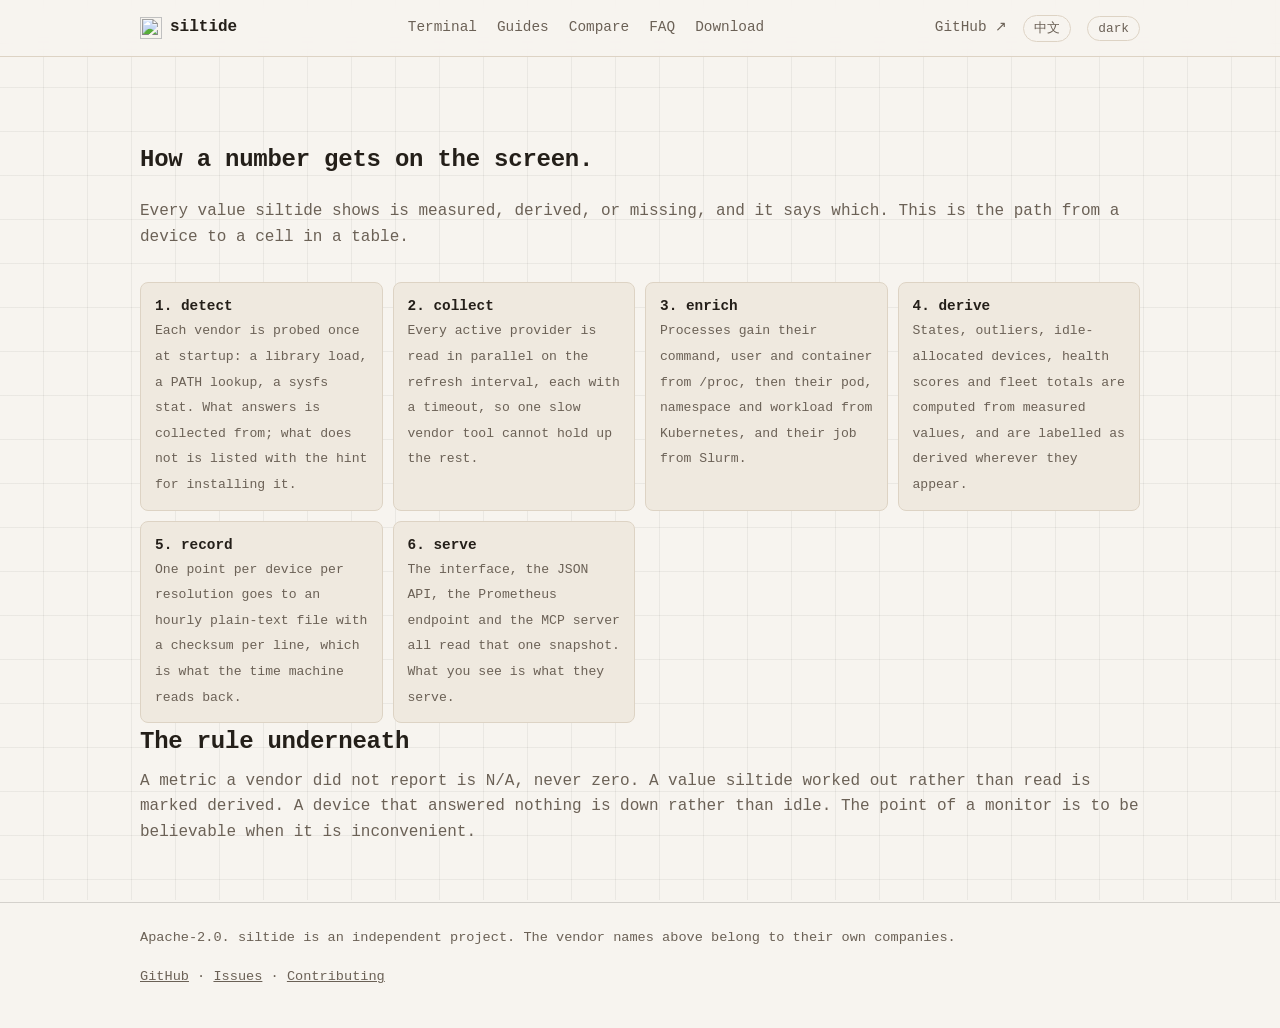
==== site/architecture.html @ a5972aa8 "Ten more pages, and the checks that keep them consistent The site was one page, with no sitemap, no " ====
<!doctype html>
<html lang="en">
<head>
<meta charset="utf-8">
<meta name="viewport" content="width=device-width, initial-scale=1, viewport-fit=cover">
<title>siltide — how a snapshot is made</title>
<meta name="description" content="Detect, collect, enrich, derive, record, serve: the path from a device to a number on the screen, and the rule that keeps it honest.">
<link rel="canonical" href="https://mesutoezdil.github.io/siltide/architecture.html">
<meta name="robots" content="index, follow, max-image-preview:large">
<meta name="theme-color" content="#0b0a09">
<meta name="color-scheme" content="dark light">
<meta property="og:type" content="website">
<meta property="og:site_name" content="siltide">
<meta property="og:url" content="https://mesutoezdil.github.io/siltide/architecture.html">
<meta property="og:title" content="siltide — how a snapshot is made">
<meta property="og:description" content="Detect, collect, enrich, derive, record, serve: the path from a device to a number on the screen, and the rule that keeps it honest.">
<meta property="og:image" content="https://mesutoezdil.github.io/siltide/assets/og-home.png">
<meta property="og:image:width" content="1200">
<meta property="og:image:height" content="630">
<meta property="og:image:alt" content="siltide showing a fleet of accelerators in a terminal">
<meta name="twitter:card" content="summary_large_image">
<meta name="twitter:title" content="siltide — how a snapshot is made">
<meta name="twitter:description" content="Detect, collect, enrich, derive, record, serve: the path from a device to a number on the screen, and the rule that keeps it honest.">
<meta name="twitter:image" content="https://mesutoezdil.github.io/siltide/assets/og-home.png">
<link rel="icon" type="image/svg+xml" href="assets/logo.svg">
<link rel="stylesheet" href="styles.css">
</head>
<body>
<div class="gpu-bg"><div class="grid-lines"></div></div>

<nav>
  <div class="wrap">
    <a class="brand" href="index.html#top"><img src="assets/logo.svg" alt=""> siltide</a>
    <div class="nav-sections">
      <a class="link" href="tui.html" data-en="Terminal" data-zh="终端">Terminal</a>
      <a class="link" href="guides.html" data-en="Guides" data-zh="指南">Guides</a>
      <a class="link" href="compare.html" data-en="Compare" data-zh="对比">Compare</a>
      <a class="link" href="faq.html" data-en="FAQ" data-zh="常见问题">FAQ</a>
      <a class="link" href="download.html" data-en="Download" data-zh="下载">Download</a>
    </div>
    <div class="nav-right">
      <a class="link" href="https://github.com/mesutoezdil/siltide">GitHub ↗</a>
      <button class="lang-btn" id="lang-toggle" title="切换语言 / switch language" type="button">中文</button>
      <button class="mode-btn" id="mode-toggle" title="switch color mode" type="button">light</button>
    </div>
  </div>
</nav>

<div id="top"></div>
<section id="architecture">
  <div class="wrap">
    <h1 data-en="How a number gets on the screen." data-zh="一个数字是怎么出现在屏幕上的。">How a number gets on the screen.</h1>
    <p class="lede" data-en="Every value siltide shows is measured, derived, or missing, and it says which. This is the path from a device to a cell in a table." data-zh="siltide 显示的每一个值，要么是实测的，要么是推导的，要么就是缺失的，而且它会说明是哪一种。下面是从设备到表格单元格的完整路径。">Every value siltide shows is measured, derived, or missing, and it says which. This is the path from a device to a cell in a table.</p>

    <div class="tabgrid">
      <div class="tabcell"><b>1. detect</b><span data-en="Each vendor is probed once at startup: a library load, a PATH lookup, a sysfs stat. What answers is collected from; what does not is listed with the hint for installing it." data-zh="启动时对每家厂商探测一次：加载库、查找 PATH、stat sysfs。有响应的就纳入采集，没有响应的会连同安装提示一起列出。">Each vendor is probed once at startup: a library load, a PATH lookup, a sysfs stat. What answers is collected from; what does not is listed with the hint for installing it.</span></div>
      <div class="tabcell"><b>2. collect</b><span data-en="Every active provider is read in parallel on the refresh interval, each with a timeout, so one slow vendor tool cannot hold up the rest." data-zh="每个刷新周期里，所有可用的 provider 并行读取，各自带超时，因此某个慢的厂商工具不会拖住其他人。">Every active provider is read in parallel on the refresh interval, each with a timeout, so one slow vendor tool cannot hold up the rest.</span></div>
      <div class="tabcell"><b>3. enrich</b><span data-en="Processes gain their command, user and container from /proc, then their pod, namespace and workload from Kubernetes, and their job from Slurm." data-zh="进程会从 /proc 获得命令、用户和容器信息，再从 Kubernetes 得到 Pod、命名空间和工作负载，从 Slurm 得到作业。">Processes gain their command, user and container from /proc, then their pod, namespace and workload from Kubernetes, and their job from Slurm.</span></div>
      <div class="tabcell"><b>4. derive</b><span data-en="States, outliers, idle-allocated devices, health scores and fleet totals are computed from measured values, and are labelled as derived wherever they appear." data-zh="状态、离群设备、被占用却闲置的设备、健康分和集群汇总，都是从实测值推导出来的，出现在哪里都会标注为“推导值”。">States, outliers, idle-allocated devices, health scores and fleet totals are computed from measured values, and are labelled as derived wherever they appear.</span></div>
      <div class="tabcell"><b>5. record</b><span data-en="One point per device per resolution goes to an hourly plain-text file with a checksum per line, which is what the time machine reads back." data-zh="每个设备在每个分辨率周期写入一个数据点，落到按小时切分的纯文本文件里，每行带校验和，时间机器读的就是它。">One point per device per resolution goes to an hourly plain-text file with a checksum per line, which is what the time machine reads back.</span></div>
      <div class="tabcell"><b>6. serve</b><span data-en="The interface, the JSON API, the Prometheus endpoint and the MCP server all read that one snapshot. What you see is what they serve." data-zh="界面、JSON API、Prometheus 端点和 MCP 服务读取的都是同一份快照。你看到的就是它们提供的。">The interface, the JSON API, the Prometheus endpoint and the MCP server all read that one snapshot. What you see is what they serve.</span></div>
    </div>

    <h2 data-en="The rule underneath" data-zh="底层的一条原则">The rule underneath</h2>
    <p class="lede" data-en="A metric a vendor did not report is N/A, never zero. A value siltide worked out rather than read is marked derived. A device that answered nothing is down rather than idle. The point of a monitor is to be believable when it is inconvenient." data-zh="厂商没有上报的指标显示为 N/A，绝不写成 0。siltide 自己算出来而不是读到的值，会标记为推导值。完全没有响应的设备是 down，而不是 idle。监控工具的价值，在于结论不中听的时候依然可信。">A metric a vendor did not report is N/A, never zero. A value siltide worked out rather than read is marked derived. A device that answered nothing is down rather than idle. The point of a monitor is to be believable when it is inconvenient.</p>
  </div>
</section>

<footer>
  <div class="wrap">
    <div class="row">
      <span data-en="Apache-2.0. siltide is an independent project. The vendor names above belong to their own companies." data-zh="Apache-2.0 协议。siltide 是一个独立项目，上面提到的厂商名称都属于各自公司。">Apache-2.0. siltide is an independent project. The vendor names above belong to their own companies.</span>
      <span>
        <a href="https://github.com/mesutoezdil/siltide">GitHub</a> ·
        <a href="https://github.com/mesutoezdil/siltide/issues" data-en="Issues" data-zh="问题反馈">Issues</a> ·
        <a href="https://github.com/mesutoezdil/siltide/blob/main/CONTRIBUTING.md" data-en="Contributing" data-zh="参与贡献">Contributing</a>
      </span>
    </div>
  </div>
</footer>

<script src="site.js"></script>
</body>
</html>
---- site/styles.css ----
/* siltide.  One stylesheet for every page on the site. */
:root{
  --bg:#0b0a09; --panel:#161310; --panel2:#1d1915; --border:#332c24;
  --text:#ece6db; --dim:#9c9186; --dimmer:#5c5349;
  --accent:#ff8a3d; --accent2:#ffb35c; --nav-bg:rgba(11,10,9,.86);
  --grid-line:rgba(236,230,219,.05); --frame-shadow:0 30px 60px -30px rgba(0,0,0,.7);
  --divider:rgba(236,230,219,.16);
  --mono: ui-monospace, "JetBrains Mono", "SFMono-Regular", Menlo, Consolas, "Liberation Mono", monospace;
}
html[data-mode="light"]{
  --bg:#f7f4ef; --panel:#ffffff; --panel2:#efe9df; --border:#ddd3c4;
  --text:#241f19; --dim:#6b6156; --dimmer:#a89c8c;
  --accent2:#d9650f; --nav-bg:rgba(247,244,239,.86);
  --grid-line:rgba(36,31,25,.06); --frame-shadow:0 20px 40px -24px rgba(36,31,25,.18);
  --divider:rgba(36,31,25,.16);
}
*{box-sizing:border-box}
html{background:var(--bg)}
body{margin:0;color:var(--text);font-family:var(--mono);line-height:1.6;
  padding-top:env(safe-area-inset-top,0px);padding-bottom:env(safe-area-inset-bottom,0px)}

/* A fixed backdrop: a faint chip-like grid and a row of cores pulsing like
   a live utilization wall, standing in for the terminal siltide draws once
   it is running. Static and low-contrast enough to read text over. */
.gpu-bg{position:fixed;inset:0;z-index:-1;background:var(--bg);overflow:hidden}
.gpu-bg .grid-lines{position:absolute;inset:-1px;
  background-image:
    linear-gradient(var(--grid-line) 1px, transparent 1px),
    linear-gradient(90deg, var(--grid-line) 1px, transparent 1px);
  background-size:44px 44px;
}
@media (prefers-reduced-motion: reduce){.cores i{animation:none!important;transform:scaleY(.32)!important}}
img{max-width:100%;display:block}
a{color:var(--accent2)}
[hidden]{display:none!important}
.wrap{max-width:1040px;margin:0 auto;padding-inline:20px}
code,.mono{font-family:var(--mono)}
h1,h2,h3{font-family:var(--mono);font-weight:600;letter-spacing:-.01em}
h2{font-size:1.5rem;margin:0 0 .3em}
.lede{color:var(--dim);margin:0 0 2rem}
section{padding:64px 0}
section:last-of-type{padding-bottom:24px}
section+section{border-top:1px solid var(--divider)}

.skip-link{position:absolute;left:8px;top:calc(-48px - env(safe-area-inset-top,0px));z-index:100;
  background:var(--accent);color:#1c0d02;font-family:var(--mono);font-weight:700;font-size:.85rem;
  text-decoration:none;padding:8px 14px;border-radius:6px;transition:top .15s ease}
.skip-link:focus{top:calc(8px + env(safe-area-inset-top,0px))}

nav{position:sticky;top:env(safe-area-inset-top,0px);z-index:10;background:var(--nav-bg);
  backdrop-filter:blur(8px);border-bottom:1px solid var(--border)}
nav .wrap{display:grid;grid-template-columns:auto 1fr auto;align-items:center;gap:20px;height:56px;max-width:1040px}
.brand{display:flex;align-items:center;gap:8px;font-family:var(--mono);font-weight:700;color:var(--text);text-decoration:none;white-space:nowrap;justify-self:start;grid-column:1}
.brand img{width:22px;height:22px}
nav a.link{color:var(--dim);text-decoration:none;font-size:.9rem;white-space:nowrap}
nav a.link:hover{color:var(--text)}
.nav-sections{display:flex;gap:20px;justify-self:center;grid-column:2}
.nav-right{display:flex;align-items:center;gap:16px;min-width:0;justify-self:end;grid-column:3}
.lang-btn,.mode-btn{font-family:var(--mono);font-size:.8rem;background:none;border:1px solid var(--border);
  color:var(--dim);border-radius:999px;padding:4px 10px;cursor:pointer;white-space:nowrap;flex:none}
.lang-btn:hover,.mode-btn:hover{color:var(--text);border-color:var(--dimmer)}
@media (max-width:640px){
  .nav-sections{display:none}
}

.hero{padding:72px 0 48px;position:relative;overflow:hidden}
.hero .wrap{position:relative;z-index:1}
.hero .cores{position:absolute;left:0;right:0;top:0;height:150px;display:flex;
  align-items:flex-start;gap:clamp(2px,.6vw,9px);padding-inline:4vw;opacity:.4;z-index:0}
.hero .cores i{flex:1;min-width:2px;height:100%;border-radius:0 0 2px 2px;font-style:normal;
  background:linear-gradient(to bottom, var(--accent), transparent 85%);
  transform-origin:top;animation:gpuPulse 4s ease-in-out infinite}
.hero .cores i:nth-child(3n){background:linear-gradient(to bottom,#8a3d0f,transparent 85%)}
.hero .cores i:nth-child(5n){background:linear-gradient(to bottom,var(--accent2),transparent 85%)}
.hero .cores i:nth-child(2n){animation-duration:5.5s;animation-delay:-1.3s}
.hero .cores i:nth-child(3n+1){animation-duration:3.2s;animation-delay:-2.1s}
.hero .cores i:nth-child(4n+2){animation-duration:6.4s;animation-delay:-.6s}
.hero .cores i:nth-child(7n){animation-duration:2.6s;animation-delay:-3.4s}
.hero .cores i:nth-child(11n){animation-duration:7.1s;animation-delay:-4.8s}
@keyframes gpuPulse{0%,100%{transform:scaleY(.12)}50%{transform:scaleY(1)}}
.hero h1{font-size:clamp(2rem,5vw,3rem);margin:0 0 .4em;color:var(--text)}
.hero h1 .accent{color:var(--accent)}
.hero .lede{font-size:1.05rem}
.cta{display:flex;gap:12px;flex-wrap:wrap;margin:26px 0 40px}
.btn{font-family:var(--mono);font-size:.92rem;padding:10px 18px;border-radius:8px;text-decoration:none;
  border:1px solid var(--border);display:inline-flex;align-items:center;gap:8px}
.btn.primary{background:var(--accent);color:#1c0d02;border-color:var(--accent);font-weight:700}
.btn.ghost{color:var(--text)}
.btn.ghost:hover{border-color:var(--dimmer)}

.frame{border-radius:14px;overflow:hidden;border:1px solid var(--border);box-shadow:var(--frame-shadow)}
.frame img{width:100%}
.term{background:#0d1117}
.termbar{display:flex;align-items:center;gap:7px;padding:9px 12px;background:#161b22;border-bottom:1px solid var(--border)}
.termbar i{width:11px;height:11px;border-radius:50%;background:#ff5f57}
.termbar i:nth-child(2){background:#febc2e}
.termbar i:nth-child(3){background:#28c840}
.termbar span{flex:1;text-align:center;font-size:.78rem;color:#8b949e}
.termbtn{font-family:var(--mono);font-size:.72rem;background:none;border:1px solid #30363d;color:#8b949e;
  border-radius:6px;padding:3px 9px;cursor:pointer}
.termbtn:hover{color:#c9d1d9;border-color:#8b949e}
.termbody{overflow-x:auto;padding:14px 16px}
/* 150 columns of a monospace face are 90em wide, so this is the size that fits the capture in the frame, with a floor for narrow screens where the body scrolls sideways instead. */
.termbody pre{margin:0;color:#c9d1d9;line-height:1.32;white-space:pre;font-size:max(7.5px,calc((min(100vw,1040px) - 72px) / 90))}
.termbody pre div{min-height:1.32em}

.grid{display:grid;gap:16px;grid-template-columns:repeat(auto-fit,minmax(240px,1fr))}
.card{background:var(--panel2);border:1px solid var(--border);border-radius:10px;padding:18px;
  display:flex;flex-direction:column}
.card .q{font-family:var(--mono);color:var(--text);font-weight:600;margin:0 0 8px;min-height:3.2em}
.card .tab{display:inline-block;font-family:var(--mono);font-size:.75rem;color:var(--accent);
  background:rgba(255,138,61,.12);border:1px solid rgba(255,138,61,.35);border-radius:999px;padding:2px 9px;margin-bottom:8px}
.card p{margin:0;color:var(--dim);font-size:.92rem}

.tabgrid{display:grid;gap:10px;grid-template-columns:repeat(auto-fill,minmax(200px,1fr))}
.tabcell{background:var(--panel2);border:1px solid var(--border);border-radius:8px;padding:12px 14px}
.tabcell b{font-family:var(--mono);display:block;font-size:.9rem;color:var(--text)}
.tabcell span{font-size:.82rem;color:var(--dim)}

kbd{font-family:var(--mono);background:var(--panel2);border:1px solid var(--border);border-bottom-width:2px;
  border-radius:5px;padding:2px 7px;font-size:.82rem;color:var(--text)}

table{width:100%;border-collapse:collapse;font-size:.88rem}
th,td{text-align:left;padding:9px 10px;border-bottom:1px solid var(--border)}
th:first-child,td:first-child{padding-left:0}
th:last-child,td:last-child{padding-right:0}
th{color:var(--dim);font-weight:600;font-family:var(--mono);font-size:.78rem;text-transform:uppercase;letter-spacing:.04em}
.tablewrap{overflow-x:auto}

.install pre{background:var(--panel2);border:1px solid var(--border);border-radius:10px;padding:16px 18px;
  overflow-x:auto;position:relative;font-size:.86rem}
.install .tabs{display:flex;gap:6px;margin-bottom:10px;flex-wrap:wrap}
.install .tabbtn{font-family:var(--mono);font-size:.82rem;background:none;border:1px solid var(--border);
  color:var(--dim);border-radius:7px;padding:6px 12px;cursor:pointer}
.install .tabbtn.active{color:var(--text);border-color:var(--accent)}
.copy{position:absolute;top:10px;right:10px;font-family:var(--mono);font-size:.75rem;background:var(--panel);
  border:1px solid var(--border);color:var(--dim);border-radius:6px;padding:4px 9px;cursor:pointer}
.copy:hover{color:var(--text)}
.install-panel{display:none}
.install-panel.active{display:block}

.cta-section h2{margin-bottom:.3em}
.cta-section .btn{margin-top:8px}
footer{padding:24px 0 40px;color:var(--dim);font-size:.85rem;border-top:1px solid var(--divider)}
footer .row{display:flex;flex-wrap:wrap;gap:18px;justify-content:space-between;align-items:center}
footer a{color:var(--dim)}
footer a:hover{color:var(--text)}
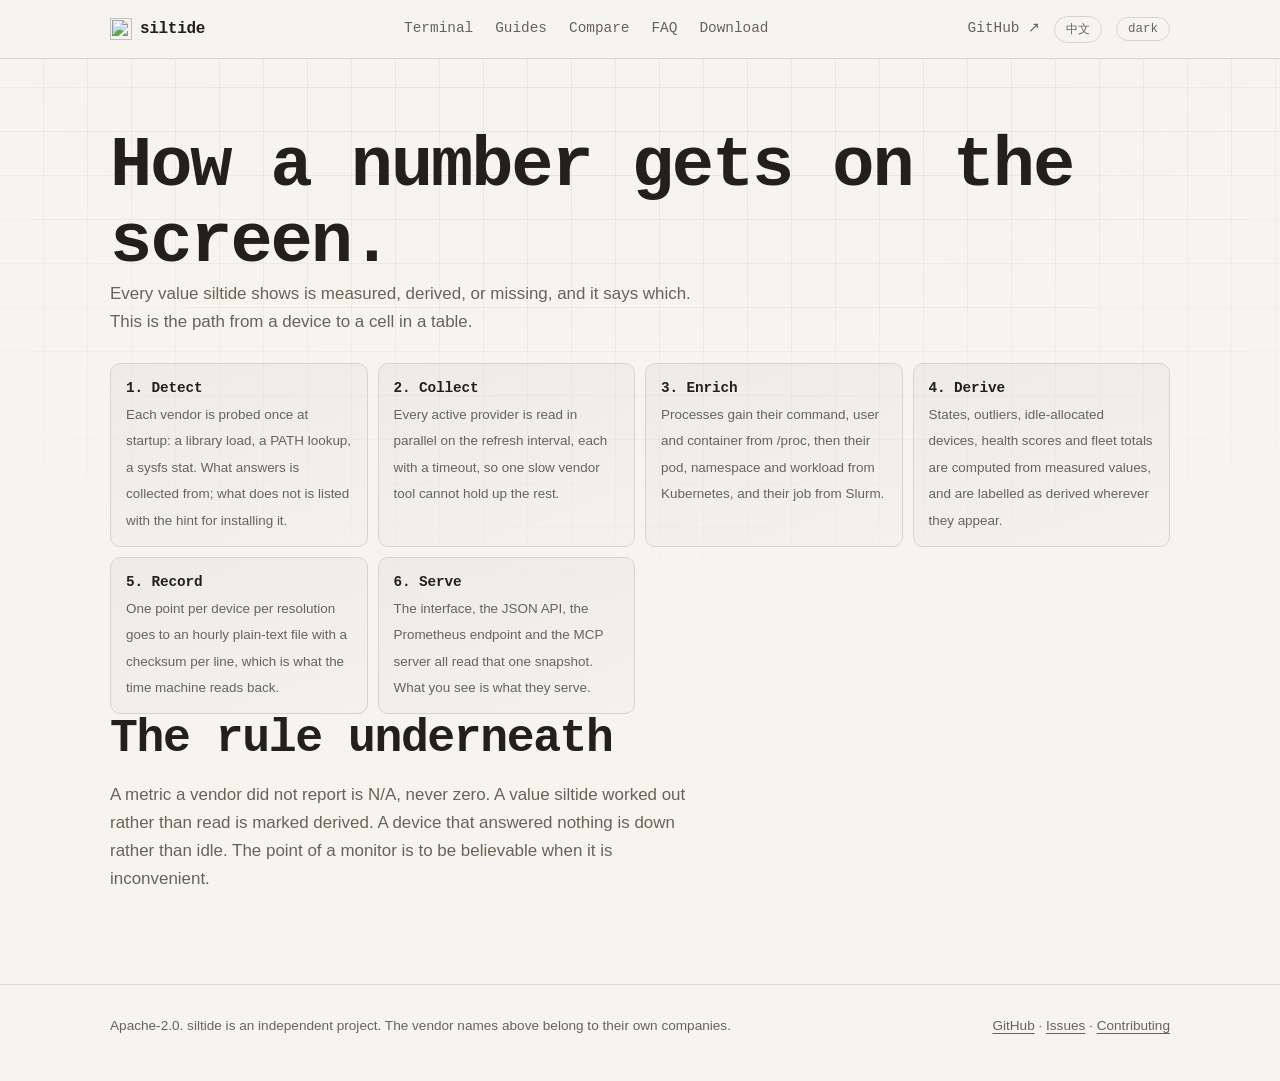
==== commit b97fcd1c: "Make the light page readable, the scroll cheap, and the prose consistent Three things a reader hits " ====
--- a/site/architecture.html
+++ b/site/architecture.html
@@ -53,12 +53,12 @@
     <p class="lede" data-en="Every value siltide shows is measured, derived, or missing, and it says which. This is the path from a device to a cell in a table." data-zh="siltide 显示的每一个值，要么是实测的，要么是推导的，要么就是缺失的，而且它会说明是哪一种。下面是从设备到表格单元格的完整路径。">Every value siltide shows is measured, derived, or missing, and it says which. This is the path from a device to a cell in a table.</p>
 
     <div class="tabgrid">
-      <div class="tabcell"><b>1. detect</b><span data-en="Each vendor is probed once at startup: a library load, a PATH lookup, a sysfs stat. What answers is collected from; what does not is listed with the hint for installing it." data-zh="启动时对每家厂商探测一次：加载库、查找 PATH、stat sysfs。有响应的就纳入采集，没有响应的会连同安装提示一起列出。">Each vendor is probed once at startup: a library load, a PATH lookup, a sysfs stat. What answers is collected from; what does not is listed with the hint for installing it.</span></div>
-      <div class="tabcell"><b>2. collect</b><span data-en="Every active provider is read in parallel on the refresh interval, each with a timeout, so one slow vendor tool cannot hold up the rest." data-zh="每个刷新周期里，所有可用的 provider 并行读取，各自带超时，因此某个慢的厂商工具不会拖住其他人。">Every active provider is read in parallel on the refresh interval, each with a timeout, so one slow vendor tool cannot hold up the rest.</span></div>
-      <div class="tabcell"><b>3. enrich</b><span data-en="Processes gain their command, user and container from /proc, then their pod, namespace and workload from Kubernetes, and their job from Slurm." data-zh="进程会从 /proc 获得命令、用户和容器信息，再从 Kubernetes 得到 Pod、命名空间和工作负载，从 Slurm 得到作业。">Processes gain their command, user and container from /proc, then their pod, namespace and workload from Kubernetes, and their job from Slurm.</span></div>
-      <div class="tabcell"><b>4. derive</b><span data-en="States, outliers, idle-allocated devices, health scores and fleet totals are computed from measured values, and are labelled as derived wherever they appear." data-zh="状态、离群设备、被占用却闲置的设备、健康分和集群汇总，都是从实测值推导出来的，出现在哪里都会标注为“推导值”。">States, outliers, idle-allocated devices, health scores and fleet totals are computed from measured values, and are labelled as derived wherever they appear.</span></div>
-      <div class="tabcell"><b>5. record</b><span data-en="One point per device per resolution goes to an hourly plain-text file with a checksum per line, which is what the time machine reads back." data-zh="每个设备在每个分辨率周期写入一个数据点，落到按小时切分的纯文本文件里，每行带校验和，时间机器读的就是它。">One point per device per resolution goes to an hourly plain-text file with a checksum per line, which is what the time machine reads back.</span></div>
-      <div class="tabcell"><b>6. serve</b><span data-en="The interface, the JSON API, the Prometheus endpoint and the MCP server all read that one snapshot. What you see is what they serve." data-zh="界面、JSON API、Prometheus 端点和 MCP 服务读取的都是同一份快照。你看到的就是它们提供的。">The interface, the JSON API, the Prometheus endpoint and the MCP server all read that one snapshot. What you see is what they serve.</span></div>
+      <div class="tabcell"><b>1. Detect</b><span data-en="Each vendor is probed once at startup: a library load, a PATH lookup, a sysfs stat. What answers is collected from; what does not is listed with the hint for installing it." data-zh="启动时对每家厂商探测一次：加载库、查找 PATH、stat sysfs。有响应的就纳入采集，没有响应的会连同安装提示一起列出。">Each vendor is probed once at startup: a library load, a PATH lookup, a sysfs stat. What answers is collected from; what does not is listed with the hint for installing it.</span></div>
+      <div class="tabcell"><b>2. Collect</b><span data-en="Every active provider is read in parallel on the refresh interval, each with a timeout, so one slow vendor tool cannot hold up the rest." data-zh="每个刷新周期里，所有可用的 provider 并行读取，各自带超时，因此某个慢的厂商工具不会拖住其他人。">Every active provider is read in parallel on the refresh interval, each with a timeout, so one slow vendor tool cannot hold up the rest.</span></div>
+      <div class="tabcell"><b>3. Enrich</b><span data-en="Processes gain their command, user and container from /proc, then their pod, namespace and workload from Kubernetes, and their job from Slurm." data-zh="进程会从 /proc 获得命令、用户和容器信息，再从 Kubernetes 得到 Pod、命名空间和工作负载，从 Slurm 得到作业。">Processes gain their command, user and container from /proc, then their pod, namespace and workload from Kubernetes, and their job from Slurm.</span></div>
+      <div class="tabcell"><b>4. Derive</b><span data-en="States, outliers, idle-allocated devices, health scores and fleet totals are computed from measured values, and are labelled as derived wherever they appear." data-zh="状态、离群设备、被占用却闲置的设备、健康分和集群汇总，都是从实测值推导出来的，出现在哪里都会标注为“推导值”。">States, outliers, idle-allocated devices, health scores and fleet totals are computed from measured values, and are labelled as derived wherever they appear.</span></div>
+      <div class="tabcell"><b>5. Record</b><span data-en="One point per device per resolution goes to an hourly plain-text file with a checksum per line, which is what the time machine reads back." data-zh="每个设备在每个分辨率周期写入一个数据点，落到按小时切分的纯文本文件里，每行带校验和，时间机器读的就是它。">One point per device per resolution goes to an hourly plain-text file with a checksum per line, which is what the time machine reads back.</span></div>
+      <div class="tabcell"><b>6. Serve</b><span data-en="The interface, the JSON API, the Prometheus endpoint and the MCP server all read that one snapshot. What you see is what they serve." data-zh="界面、JSON API、Prometheus 端点和 MCP 服务读取的都是同一份快照。你看到的就是它们提供的。">The interface, the JSON API, the Prometheus endpoint and the MCP server all read that one snapshot. What you see is what they serve.</span></div>
     </div>
 
     <h2 data-en="The rule underneath" data-zh="底层的一条原则">The rule underneath</h2>
--- a/site/styles.css
+++ b/site/styles.css
@@ -1,46 +1,85 @@
-/* siltide.  One stylesheet for every page on the site. */
+/* siltide.  One stylesheet for every page on the site.
+
+   The look comes from the thing it documents: a warm dark terminal, one hot
+   accent and one cold one, because the two numbers this tool draws most are
+   load and temperature. Headings and data stay monospaced, which is the
+   product's own voice; running prose does not, because paragraphs set in a
+   terminal face are slower to read than they are handsome. */
 :root{
-  --bg:#0b0a09; --panel:#161310; --panel2:#1d1915; --border:#332c24;
+  --bg:#0b0a09; --bg2:#131010; --panel:#161310; --panel2:#1d1915; --border:#332c24;
   --text:#ece6db; --dim:#9c9186; --dimmer:#5c5349;
-  --accent:#ff8a3d; --accent2:#ffb35c; --nav-bg:rgba(11,10,9,.86);
-  --grid-line:rgba(236,230,219,.05); --frame-shadow:0 30px 60px -30px rgba(0,0,0,.7);
-  --divider:rgba(236,230,219,.16);
+  --accent:#ff8a3d; --accent2:#ffb35c; --cool:#5ad1e6; --nav-bg:rgba(11,10,9,.72);
+  --grid-line:rgba(236,230,219,.05); --frame-shadow:0 40px 90px -40px rgba(0,0,0,.85);
+  --divider:rgba(236,230,219,.1);
+  --card:linear-gradient(160deg, rgba(236,230,219,.045), rgba(236,230,219,.012));
+  --card-hover:linear-gradient(160deg, rgba(255,138,61,.1), rgba(236,230,219,.02));
+  --glow:radial-gradient(60% 60% at 50% 0%, rgba(255,138,61,.16), transparent 70%);
   --mono: ui-monospace, "JetBrains Mono", "SFMono-Regular", Menlo, Consolas, "Liberation Mono", monospace;
+  --sans: -apple-system, BlinkMacSystemFont, "Inter", "Segoe UI", Roboto, "Helvetica Neue", Arial, sans-serif;
 }
 html[data-mode="light"]{
-  --bg:#f7f4ef; --panel:#ffffff; --panel2:#efe9df; --border:#ddd3c4;
+  --bg:#f7f4ef; --bg2:#efe9e0; --panel:#ffffff; --panel2:#efe9df; --border:#ddd3c4;
   --text:#241f19; --dim:#6b6156; --dimmer:#a89c8c;
-  --accent2:#d9650f; --nav-bg:rgba(247,244,239,.86);
-  --grid-line:rgba(36,31,25,.06); --frame-shadow:0 20px 40px -24px rgba(36,31,25,.18);
-  --divider:rgba(36,31,25,.16);
+  --accent2:#d9650f; --cool:#0d7f93; --nav-bg:rgba(247,244,239,.78);
+  --grid-line:rgba(36,31,25,.06); --frame-shadow:0 26px 60px -30px rgba(36,31,25,.28);
+  --divider:rgba(36,31,25,.12);
+  --card:linear-gradient(160deg, rgba(36,31,25,.04), rgba(36,31,25,.01));
+  --card-hover:linear-gradient(160deg, rgba(217,101,15,.09), rgba(36,31,25,.02));
+  --glow:radial-gradient(60% 60% at 50% 0%, rgba(217,101,15,.1), transparent 70%);
 }
 *{box-sizing:border-box}
-html{background:var(--bg)}
-body{margin:0;color:var(--text);font-family:var(--mono);line-height:1.6;
+html{background:var(--bg);scroll-behavior:smooth}
+body{margin:0;color:var(--text);font-family:var(--sans);line-height:1.65;font-size:16px;
+  -webkit-font-smoothing:antialiased;
   padding-top:env(safe-area-inset-top,0px);padding-bottom:env(safe-area-inset-bottom,0px)}
-
-/* A fixed backdrop: a faint chip-like grid and a row of cores pulsing like
-   a live utilization wall, standing in for the terminal siltide draws once
-   it is running. Static and low-contrast enough to read text over. */
+@media (prefers-reduced-motion: reduce){
+  html{scroll-behavior:auto}
+  *,*::before,*::after{animation-duration:.001ms!important;animation-iteration-count:1!important;transition-duration:.001ms!important}
+  .cores i{transform:scaleY(.32)!important}
+}
+
+/* A fixed backdrop: a faint chip-like grid under everything, static and
+   low-contrast enough to read text over. */
 .gpu-bg{position:fixed;inset:0;z-index:-1;background:var(--bg);overflow:hidden}
 .gpu-bg .grid-lines{position:absolute;inset:-1px;
   background-image:
     linear-gradient(var(--grid-line) 1px, transparent 1px),
     linear-gradient(90deg, var(--grid-line) 1px, transparent 1px);
   background-size:44px 44px;
-}
-@media (prefers-reduced-motion: reduce){.cores i{animation:none!important;transform:scaleY(.32)!important}}
+  mask-image:radial-gradient(120% 90% at 50% 0%, #000 25%, transparent 78%);
+}
 img{max-width:100%;display:block}
-a{color:var(--accent2)}
+a{color:var(--accent2);text-underline-offset:3px}
 [hidden]{display:none!important}
-.wrap{max-width:1040px;margin:0 auto;padding-inline:20px}
-code,.mono{font-family:var(--mono)}
-h1,h2,h3{font-family:var(--mono);font-weight:600;letter-spacing:-.01em}
-h2{font-size:1.5rem;margin:0 0 .3em}
-.lede{color:var(--dim);margin:0 0 2rem}
-section{padding:64px 0}
-section:last-of-type{padding-bottom:24px}
-section+section{border-top:1px solid var(--divider)}
+.wrap{max-width:1100px;margin:0 auto;padding-inline:20px}
+@media (max-width:420px){.wrap{padding-inline:16px}}
+.wrap.narrow{max-width:760px}
+code,.mono,kbd,table,.eyebrow{font-family:var(--mono)}
+code{font-size:.92em}
+
+/* Type: headings are monospaced and set tight, prose is not. */
+h1,h2,h3{font-family:var(--mono);font-weight:700;letter-spacing:-.03em;line-height:1.08;margin:0}
+h1{font-size:clamp(1.85rem,6.2vw,4.4rem)}
+h2{font-size:clamp(1.5rem,4vw,2.9rem);margin:0 0 .35em}
+h3{font-size:1.06rem;letter-spacing:-.01em}
+p{margin:0 0 1rem}
+.lede{color:var(--dim);margin:0 0 1.7rem;font-size:1.06rem;max-width:64ch}
+.note{color:var(--dim);font-size:.9rem;max-width:74ch}
+
+/* An eyebrow numbers the sections, which gives a long page a spine to
+   scroll along instead of nine identical headings. */
+.eyebrow{display:flex;align-items:center;gap:10px;font-size:.74rem;letter-spacing:.18em;
+  text-transform:uppercase;color:var(--dim);margin:0 0 14px}
+.eyebrow::before{content:"";width:22px;height:1px;background:var(--accent);flex:none}
+.eyebrow b{color:var(--accent);font-weight:700}
+
+section{padding:clamp(52px,5.4vw,82px) 0;position:relative}
+section:last-of-type{padding-bottom:clamp(44px,5vw,68px)}
+/* Alternating bands carry the rhythm where a page has them; a page that runs
+   straight through still gets a rule between sections, and never both. */
+.band{background:var(--bg2);border-block:1px solid var(--divider)}
+section+section:not(.band){border-top:1px solid var(--divider)}
+.band+section{border-top:none}
 
 .skip-link{position:absolute;left:8px;top:calc(-48px - env(safe-area-inset-top,0px));z-index:100;
   background:var(--accent);color:#1c0d02;font-family:var(--mono);font-weight:700;font-size:.85rem;
@@ -48,100 +87,206 @@
 .skip-link:focus{top:calc(8px + env(safe-area-inset-top,0px))}
 
 nav{position:sticky;top:env(safe-area-inset-top,0px);z-index:10;background:var(--nav-bg);
-  backdrop-filter:blur(8px);border-bottom:1px solid var(--border)}
-nav .wrap{display:grid;grid-template-columns:auto 1fr auto;align-items:center;gap:20px;height:56px;max-width:1040px}
-.brand{display:flex;align-items:center;gap:8px;font-family:var(--mono);font-weight:700;color:var(--text);text-decoration:none;white-space:nowrap;justify-self:start;grid-column:1}
+  backdrop-filter:blur(11px);border-bottom:1px solid var(--border)}
+nav .wrap{display:grid;grid-template-columns:auto 1fr auto;align-items:center;gap:20px;height:58px}
+.brand{display:flex;align-items:center;gap:8px;font-family:var(--mono);font-weight:700;color:var(--text);
+  text-decoration:none;white-space:nowrap;justify-self:start;grid-column:1;letter-spacing:-.02em}
 .brand img{width:22px;height:22px}
-nav a.link{color:var(--dim);text-decoration:none;font-size:.9rem;white-space:nowrap}
+nav a.link{color:var(--dim);text-decoration:none;font-size:.9rem;white-space:nowrap;
+  font-family:var(--mono);transition:color .15s ease}
 nav a.link:hover{color:var(--text)}
-.nav-sections{display:flex;gap:20px;justify-self:center;grid-column:2}
-.nav-right{display:flex;align-items:center;gap:16px;min-width:0;justify-self:end;grid-column:3}
-.lang-btn,.mode-btn{font-family:var(--mono);font-size:.8rem;background:none;border:1px solid var(--border);
-  color:var(--dim);border-radius:999px;padding:4px 10px;cursor:pointer;white-space:nowrap;flex:none}
+.nav-sections{display:flex;gap:22px;justify-self:center;grid-column:2}
+.nav-right{display:flex;align-items:center;gap:14px;min-width:0;justify-self:end;grid-column:3}
+.lang-btn,.mode-btn{font-family:var(--mono);font-size:.78rem;background:none;border:1px solid var(--border);
+  color:var(--dim);border-radius:999px;padding:4px 11px;cursor:pointer;white-space:nowrap;flex:none;
+  transition:color .15s ease,border-color .15s ease}
 .lang-btn:hover,.mode-btn:hover{color:var(--text);border-color:var(--dimmer)}
-@media (max-width:640px){
-  .nav-sections{display:none}
-}
-
-.hero{padding:72px 0 48px;position:relative;overflow:hidden}
+/* How far down the page you are, drawn on the navigation's own bottom edge. */
+.progress{position:absolute;left:0;bottom:-1px;height:2px;width:0;
+  background:linear-gradient(90deg,var(--cool),var(--accent));transition:width .1s linear}
+@media (max-width:700px){.nav-sections{display:none}}
+
+/* Hero */
+.hero{padding:clamp(44px,5.5vw,76px) 0 clamp(40px,4.5vw,60px);overflow:hidden}
+.hero::before{content:"";position:absolute;inset:0;background:var(--glow);pointer-events:none}
 .hero .wrap{position:relative;z-index:1}
-.hero .cores{position:absolute;left:0;right:0;top:0;height:150px;display:flex;
-  align-items:flex-start;gap:clamp(2px,.6vw,9px);padding-inline:4vw;opacity:.4;z-index:0}
-.hero .cores i{flex:1;min-width:2px;height:100%;border-radius:0 0 2px 2px;font-style:normal;
-  background:linear-gradient(to bottom, var(--accent), transparent 85%);
+.hero .cores{position:absolute;left:0;right:0;top:0;height:230px;display:flex;
+  align-items:flex-start;gap:clamp(2px,.6vw,9px);padding-inline:3vw;opacity:.34;z-index:0}
+.hero .cores i{flex:1;min-width:2px;height:100%;border-radius:0 0 3px 3px;font-style:normal;
+  background:linear-gradient(to bottom, var(--accent), transparent 82%);
   transform-origin:top;animation:gpuPulse 4s ease-in-out infinite}
-.hero .cores i:nth-child(3n){background:linear-gradient(to bottom,#8a3d0f,transparent 85%)}
-.hero .cores i:nth-child(5n){background:linear-gradient(to bottom,var(--accent2),transparent 85%)}
+.hero .cores i:nth-child(3n){background:linear-gradient(to bottom,#8a3d0f,transparent 82%)}
+.hero .cores i:nth-child(5n){background:linear-gradient(to bottom,var(--accent2),transparent 82%)}
+.hero .cores i:nth-child(8n){background:linear-gradient(to bottom,var(--cool),transparent 82%)}
 .hero .cores i:nth-child(2n){animation-duration:5.5s;animation-delay:-1.3s}
 .hero .cores i:nth-child(3n+1){animation-duration:3.2s;animation-delay:-2.1s}
 .hero .cores i:nth-child(4n+2){animation-duration:6.4s;animation-delay:-.6s}
 .hero .cores i:nth-child(7n){animation-duration:2.6s;animation-delay:-3.4s}
 .hero .cores i:nth-child(11n){animation-duration:7.1s;animation-delay:-4.8s}
-@keyframes gpuPulse{0%,100%{transform:scaleY(.12)}50%{transform:scaleY(1)}}
-.hero h1{font-size:clamp(2rem,5vw,3rem);margin:0 0 .4em;color:var(--text)}
-.hero h1 .accent{color:var(--accent)}
-.hero .lede{font-size:1.05rem}
-.cta{display:flex;gap:12px;flex-wrap:wrap;margin:26px 0 40px}
-.btn{font-family:var(--mono);font-size:.92rem;padding:10px 18px;border-radius:8px;text-decoration:none;
-  border:1px solid var(--border);display:inline-flex;align-items:center;gap:8px}
-.btn.primary{background:var(--accent);color:#1c0d02;border-color:var(--accent);font-weight:700}
-.btn.ghost{color:var(--text)}
+@keyframes gpuPulse{0%,100%{transform:scaleY(.1)}50%{transform:scaleY(1)}}
+.hero h1{margin:0 0 .35em;max-width:17ch}
+.hero h1 .accent{background:linear-gradient(100deg,var(--accent) 10%,var(--accent2) 55%,var(--cool) 130%);
+  -webkit-background-clip:text;background-clip:text;color:transparent}
+.hero .lede{font-size:clamp(1rem,1.6vw,1.16rem);max-width:60ch;margin-bottom:1.8rem}
+.tagline{display:inline-flex;align-items:center;gap:9px;font-family:var(--mono);font-size:.78rem;
+  letter-spacing:.06em;color:var(--dim);border:1px solid var(--border);background:var(--panel);
+  border-radius:999px;padding:5px 14px;margin:0 0 22px}
+.tagline .dot{width:7px;height:7px;border-radius:50%;background:var(--accent);flex:none;
+  box-shadow:0 0 0 0 rgba(255,138,61,.6);animation:ping 2.6s ease-out infinite}
+@keyframes ping{0%{box-shadow:0 0 0 0 rgba(255,138,61,.55)}70%,100%{box-shadow:0 0 0 9px rgba(255,138,61,0)}}
+.cta{display:flex;gap:12px;flex-wrap:wrap;margin:0 0 20px}
+.btn{font-family:var(--mono);font-size:.92rem;padding:11px 20px;border-radius:9px;text-decoration:none;
+  border:1px solid var(--border);display:inline-flex;align-items:center;gap:8px;
+  transition:transform .15s ease,border-color .15s ease,box-shadow .15s ease}
+.btn:hover{transform:translateY(-2px)}
+.btn.primary{background:linear-gradient(120deg,var(--accent),var(--accent2));color:#1c0d02;
+  border-color:transparent;font-weight:700;box-shadow:0 10px 30px -14px var(--accent)}
+.btn.primary:hover{box-shadow:0 16px 34px -14px var(--accent)}
+.btn.ghost{color:var(--text);background:var(--panel)}
 .btn.ghost:hover{border-color:var(--dimmer)}
-
-.frame{border-radius:14px;overflow:hidden;border:1px solid var(--border);box-shadow:var(--frame-shadow)}
+/* The one-line claim strip under the buttons: three facts, no adjectives. */
+.facts{display:flex;flex-wrap:wrap;gap:0 26px;font-family:var(--mono);font-size:.82rem;color:var(--dim);
+  margin:0 0 26px;padding:0;list-style:none}
+.facts li{display:flex;align-items:center;gap:7px}
+.facts b{color:var(--text);font-weight:700}
+.facts li+li::before{content:"";width:4px;height:4px;border-radius:50%;background:var(--dimmer);
+  margin-right:19px;flex:none}
+
+/* The terminal frame the recording plays in. */
+.frame{border-radius:14px;overflow:hidden;border:1px solid var(--border);box-shadow:var(--frame-shadow);
+  position:relative}
+.frame::after{content:"";position:absolute;inset:0;pointer-events:none;border-radius:14px;
+  box-shadow:inset 0 1px 0 rgba(255,255,255,.06)}
 .frame img{width:100%}
 .term{background:#0d1117}
-.termbar{display:flex;align-items:center;gap:7px;padding:9px 12px;background:#161b22;border-bottom:1px solid var(--border)}
+.termbar{display:flex;align-items:center;gap:7px;padding:9px 12px;background:#161b22;border-bottom:1px solid #21262d}
 .termbar i{width:11px;height:11px;border-radius:50%;background:#ff5f57}
 .termbar i:nth-child(2){background:#febc2e}
 .termbar i:nth-child(3){background:#28c840}
-.termbar span{flex:1;text-align:center;font-size:.78rem;color:#8b949e}
+.termbar span{flex:1;text-align:center;font-size:.78rem;color:#8b949e;font-family:var(--mono)}
 .termbtn{font-family:var(--mono);font-size:.72rem;background:none;border:1px solid #30363d;color:#8b949e;
   border-radius:6px;padding:3px 9px;cursor:pointer}
 .termbtn:hover{color:#c9d1d9;border-color:#8b949e}
 .termbody{overflow-x:auto;padding:14px 16px}
-/* 150 columns of a monospace face are 90em wide, so this is the size that fits the capture in the frame, with a floor for narrow screens where the body scrolls sideways instead. */
-.termbody pre{margin:0;color:#c9d1d9;line-height:1.32;white-space:pre;font-size:max(7.5px,calc((min(100vw,1040px) - 72px) / 90))}
+/* 150 columns of a monospace face are 90em wide, so this is the size that fits
+   the capture in the frame, with a floor for narrow screens where the body
+   scrolls sideways instead. */
+.termbody pre{margin:0;color:#c9d1d9;line-height:1.32;white-space:pre;
+  font-size:max(7.5px,calc((min(100vw,1100px) - 98px) / 90))}
 .termbody pre div{min-height:1.32em}
 
-.grid{display:grid;gap:16px;grid-template-columns:repeat(auto-fit,minmax(240px,1fr))}
-.card{background:var(--panel2);border:1px solid var(--border);border-radius:10px;padding:18px;
-  display:flex;flex-direction:column}
-.card .q{font-family:var(--mono);color:var(--text);font-weight:600;margin:0 0 8px;min-height:3.2em}
-.card .tab{display:inline-block;font-family:var(--mono);font-size:.75rem;color:var(--accent);
-  background:rgba(255,138,61,.12);border:1px solid rgba(255,138,61,.35);border-radius:999px;padding:2px 9px;margin-bottom:8px}
-.card p{margin:0;color:var(--dim);font-size:.92rem}
-
-.tabgrid{display:grid;gap:10px;grid-template-columns:repeat(auto-fill,minmax(200px,1fr))}
-.tabcell{background:var(--panel2);border:1px solid var(--border);border-radius:8px;padding:12px 14px}
-.tabcell b{font-family:var(--mono);display:block;font-size:.9rem;color:var(--text)}
-.tabcell span{font-size:.82rem;color:var(--dim)}
+/* Cards */
+.grid{display:grid;gap:16px;grid-template-columns:repeat(auto-fit,minmax(250px,1fr))}
+/* A bento: the first card takes the width of two, so the eye has somewhere to
+   land before it starts scanning a uniform grid. */
+.bento{display:grid;gap:16px;grid-template-columns:repeat(6,1fr)}
+.bento>*{grid-column:span 2}
+.bento>*:first-child{grid-column:span 3}
+.bento>*:nth-child(2){grid-column:span 3}
+/* Six cards do not divide evenly into rows of three and two, so the last one
+   takes the full width rather than sitting alone in a third of a row. */
+.bento>*:last-child{grid-column:span 6}
+@media (max-width:860px){.bento{grid-template-columns:repeat(2,1fr)}.bento>*,.bento>*:first-child,.bento>*:nth-child(2),.bento>*:last-child{grid-column:span 2}}
+@media (max-width:560px){.bento{grid-template-columns:1fr}.bento>*,.bento>*:first-child,.bento>*:nth-child(2),.bento>*:last-child{grid-column:span 1}}
+.card{background:var(--card);border:1px solid var(--border);border-radius:14px;padding:22px;
+  display:flex;flex-direction:column;position:relative;overflow:hidden;
+  transition:transform .2s ease,border-color .2s ease,background .2s ease}
+.card:hover{transform:translateY(-3px);border-color:var(--dimmer);background:var(--card-hover)}
+.card .q{font-family:var(--mono);color:var(--text);font-weight:700;margin:0 0 10px;font-size:1rem;
+  letter-spacing:-.015em;line-height:1.35}
+.card .tab{display:inline-block;align-self:flex-start;font-family:var(--mono);font-size:.72rem;
+  letter-spacing:.06em;color:var(--accent);background:rgba(255,138,61,.1);
+  border:1px solid rgba(255,138,61,.3);border-radius:999px;padding:3px 10px;margin-bottom:12px}
+.card p{margin:0;color:var(--dim);font-size:.93rem}
+
+/* A dense wall of short labels: the tab list and anything else that is a set
+   of names rather than a set of paragraphs. */
+.tabgrid{display:grid;gap:10px;grid-template-columns:repeat(auto-fill,minmax(210px,1fr))}
+.tabcell{background:var(--card);border:1px solid var(--border);border-radius:10px;padding:13px 15px;
+  transition:border-color .18s ease,transform .18s ease}
+.tabcell:hover{border-color:var(--accent);transform:translateY(-2px)}
+.tabcell b{font-family:var(--mono);display:block;font-size:.9rem;color:var(--text);letter-spacing:-.01em}
+.tabcell span{font-size:.84rem;color:var(--dim)}
+
+/* Vendors, as a marquee: fifteen names read faster moving than stacked. */
+.marquee{--speed:46s;overflow:hidden;mask-image:linear-gradient(90deg,transparent,#000 8%,#000 92%,transparent);
+  margin-bottom:20px;padding:4px 0}
+.marquee-track{display:flex;width:max-content;gap:10px;animation:slide var(--speed) linear infinite}
+.marquee:hover .marquee-track{animation-play-state:paused}
+@keyframes slide{from{transform:translateX(0)}to{transform:translateX(-50%)}}
+.chip{font-family:var(--mono);font-size:.86rem;white-space:nowrap;color:var(--text);
+  background:var(--panel);border:1px solid var(--border);border-radius:999px;padding:7px 16px}
+.chip em{font-style:normal;color:var(--dim)}
+.chip.real{border-color:rgba(90,209,230,.45);color:var(--text)}
+.chip.real::before{content:"●";color:var(--cool);margin-right:7px;font-size:.7em;vertical-align:middle}
+
+/* The measured numbers, as a wall rather than a table. */
+.statwall{display:grid;gap:14px;grid-template-columns:repeat(auto-fit,minmax(190px,1fr));margin-bottom:18px}
+.stat{background:var(--card);border:1px solid var(--border);border-radius:14px;padding:20px 22px}
+.stat .v{font-family:var(--mono);font-size:clamp(1.8rem,3.4vw,2.5rem);font-weight:700;letter-spacing:-.04em;
+  color:var(--text);line-height:1;display:block;margin-bottom:8px}
+.stat .v small{font-size:.44em;color:var(--dim);font-weight:400;letter-spacing:0;margin-left:3px}
+.stat .k{font-size:.86rem;color:var(--dim)}
+/* The figures do not animate on their way in. They are measurements, and a
+   number that counts up is a wrong number for as long as it is counting. */
+details.more{border:1px solid var(--border);border-radius:12px;background:var(--card);padding:0 18px;margin-top:4px}
+details.more summary{cursor:pointer;font-family:var(--mono);font-size:.88rem;color:var(--dim);padding:14px 0;
+  list-style:none}
+details.more summary::-webkit-details-marker{display:none}
+details.more summary::before{content:"▸ ";color:var(--accent)}
+details.more[open] summary::before{content:"▾ "}
+details.more[open]{padding-bottom:14px}
+details.more summary:hover{color:var(--text)}
 
 kbd{font-family:var(--mono);background:var(--panel2);border:1px solid var(--border);border-bottom-width:2px;
-  border-radius:5px;padding:2px 7px;font-size:.82rem;color:var(--text)}
+  border-radius:6px;padding:2px 8px;font-size:.82rem;color:var(--text)}
 
 table{width:100%;border-collapse:collapse;font-size:.88rem}
-th,td{text-align:left;padding:9px 10px;border-bottom:1px solid var(--border)}
+#keys td:first-child,#keys th:first-child{width:clamp(150px,22%,230px)}
+th,td{text-align:left;padding:10px;border-bottom:1px solid var(--border)}
 th:first-child,td:first-child{padding-left:0}
 th:last-child,td:last-child{padding-right:0}
-th{color:var(--dim);font-weight:600;font-family:var(--mono);font-size:.78rem;text-transform:uppercase;letter-spacing:.04em}
+th{color:var(--dim);font-weight:700;font-size:.74rem;text-transform:uppercase;letter-spacing:.08em}
+tbody tr:hover td,table tr:hover td{background:rgba(255,138,61,.04)}
 .tablewrap{overflow-x:auto}
 
-.install pre{background:var(--panel2);border:1px solid var(--border);border-radius:10px;padding:16px 18px;
-  overflow-x:auto;position:relative;font-size:.86rem}
-.install .tabs{display:flex;gap:6px;margin-bottom:10px;flex-wrap:wrap}
-.install .tabbtn{font-family:var(--mono);font-size:.82rem;background:none;border:1px solid var(--border);
-  color:var(--dim);border-radius:7px;padding:6px 12px;cursor:pointer}
-.install .tabbtn.active{color:var(--text);border-color:var(--accent)}
+/* Install */
+.install pre,pre{background:var(--panel2);border:1px solid var(--border);border-radius:12px;padding:16px 18px;
+  overflow-x:auto;position:relative;font-size:.86rem;font-family:var(--mono);line-height:1.6}
+.install .tabs{display:flex;gap:6px;margin-bottom:12px;flex-wrap:wrap}
+.install .tabbtn{font-family:var(--mono);font-size:.82rem;background:var(--panel);border:1px solid var(--border);
+  color:var(--dim);border-radius:8px;padding:7px 14px;cursor:pointer;transition:color .15s ease,border-color .15s ease}
+.install .tabbtn:hover{color:var(--text)}
+.install .tabbtn.active{color:var(--text);border-color:var(--accent);background:rgba(255,138,61,.08)}
 .copy{position:absolute;top:10px;right:10px;font-family:var(--mono);font-size:.75rem;background:var(--panel);
   border:1px solid var(--border);color:var(--dim);border-radius:6px;padding:4px 9px;cursor:pointer}
-.copy:hover{color:var(--text)}
+.copy:hover{color:var(--text);border-color:var(--dimmer)}
 .install-panel{display:none}
 .install-panel.active{display:block}
 
-.cta-section h2{margin-bottom:.3em}
+.cta-section{text-align:center}
+.cta-section .lede{margin-inline:auto}
 .cta-section .btn{margin-top:8px}
-footer{padding:24px 0 40px;color:var(--dim);font-size:.85rem;border-top:1px solid var(--divider)}
+
+footer{padding:30px 0 44px;color:var(--dim);font-size:.85rem;border-top:1px solid var(--divider)}
 footer .row{display:flex;flex-wrap:wrap;gap:18px;justify-content:space-between;align-items:center}
 footer a{color:var(--dim)}
 footer a:hover{color:var(--text)}
+
+/* Sections arrive as you reach them. Without JS, or with reduced motion
+   asked for, everything is simply visible. */
+.reveal{opacity:0;transform:translateY(18px)}
+.revealed{opacity:1;transform:none;transition:opacity .6s cubic-bezier(.2,.7,.2,1),transform .6s cubic-bezier(.2,.7,.2,1)}
+@media (prefers-reduced-motion: reduce){.reveal{opacity:1;transform:none}}
+
+/* The terminal frame follows the page's colour mode. The recording inside it
+   carries its own background, captured with the matching theme. */
+html[data-mode="light"] .term{background:#f7f5ef}
+html[data-mode="light"] .termbar{background:#e9e5db;border-bottom-color:#d6d2c6}
+html[data-mode="light"] .termbar span{color:#6b6b62}
+html[data-mode="light"] .termbtn{color:#6b6b62;border-color:#c9c6bc}
+html[data-mode="light"] .termbtn:hover{color:#2b2b2b;border-color:#8c887d}
+html[data-mode="light"] .termbody pre{color:#2b2b2b}
+html[data-mode="light"] .termbar i{background:#e0685f}
+html[data-mode="light"] .termbar i:nth-child(2){background:#dba32a}
+html[data-mode="light"] .termbar i:nth-child(3){background:#39a852}
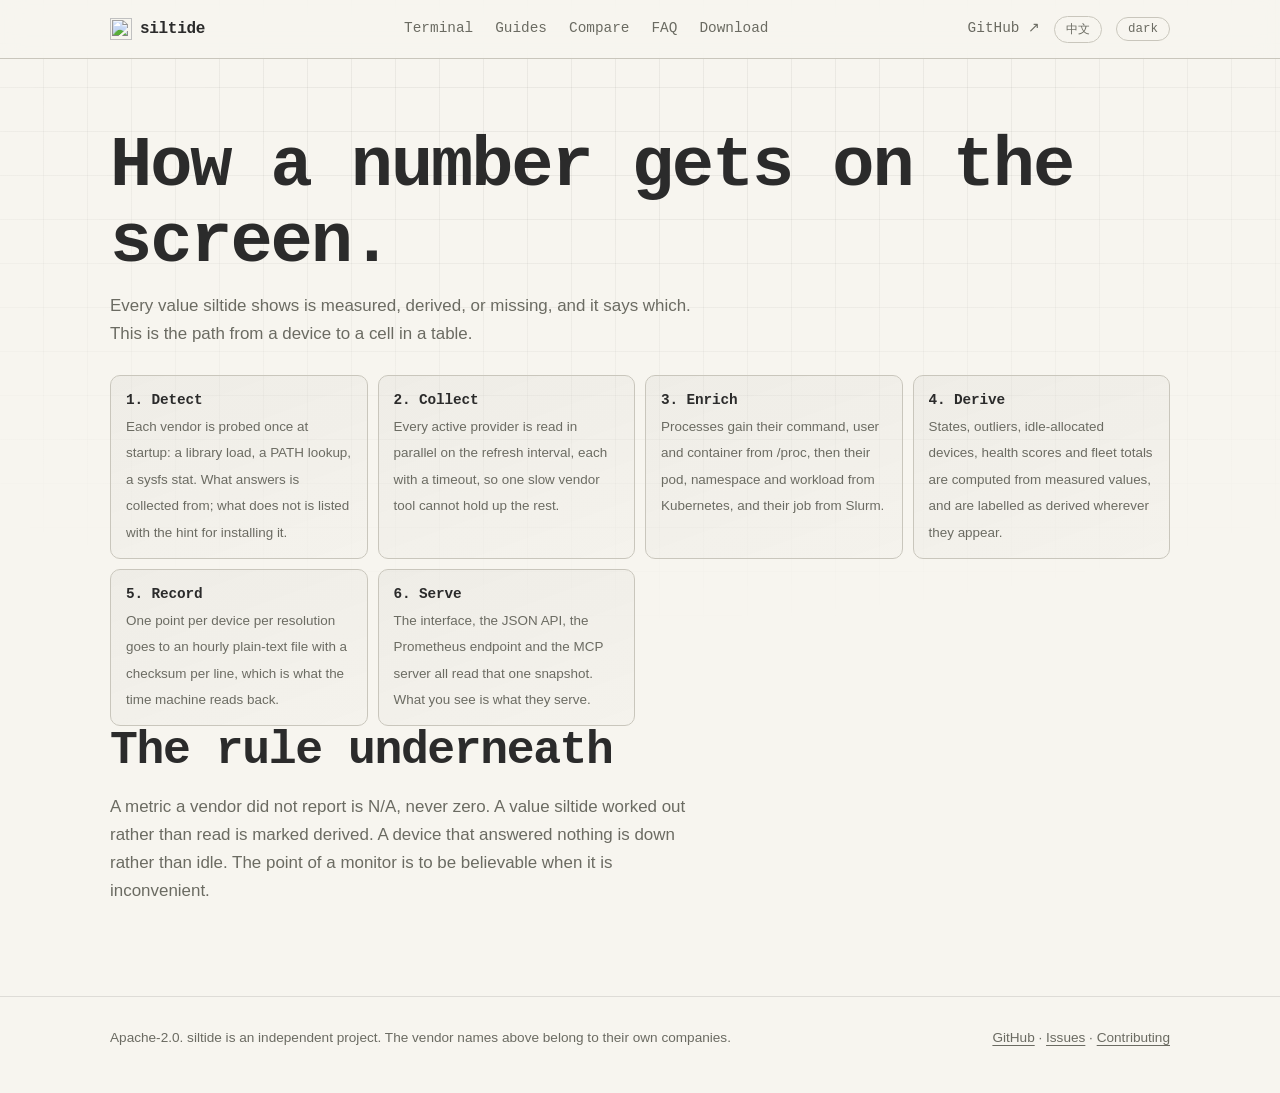
==== commit 3dcefe96: "Take the site's colours and its voice from the program The site was orange on warm near-black, over " ====
--- a/site/architecture.html
+++ b/site/architecture.html
@@ -7,7 +7,7 @@
 <meta name="description" content="Detect, collect, enrich, derive, record, serve: the path from a device to a number on the screen, and the rule that keeps it honest.">
 <link rel="canonical" href="https://mesutoezdil.github.io/siltide/architecture.html">
 <meta name="robots" content="index, follow, max-image-preview:large">
-<meta name="theme-color" content="#0b0a09">
+<meta name="theme-color" content="#0d1117">
 <meta name="color-scheme" content="dark light">
 <meta property="og:type" content="website">
 <meta property="og:site_name" content="siltide">
--- a/site/styles.css
+++ b/site/styles.css
@@ -1,31 +1,39 @@
 /* siltide.  One stylesheet for every page on the site.
 
-   The look comes from the thing it documents: a warm dark terminal, one hot
-   accent and one cold one, because the two numbers this tool draws most are
-   load and temperature. Headings and data stay monospaced, which is the
-   product's own voice; running prose does not, because paragraphs set in a
-   terminal face are slower to read than they are handsome. */
+   The colours are the interface's own. Dark mode is the default theme's
+   background and its blue; light mode is the paper theme, down to the hex.
+   The page and the terminal in it are then the same surface, and a change to
+   one has an obvious answer in the other.
+
+   Headings, tables and code are monospaced. Running prose is not: paragraphs
+   set in a terminal face are slower to read. */
 :root{
-  --bg:#0b0a09; --bg2:#131010; --panel:#161310; --panel2:#1d1915; --border:#332c24;
-  --text:#ece6db; --dim:#9c9186; --dimmer:#5c5349;
-  --accent:#ff8a3d; --accent2:#ffb35c; --cool:#5ad1e6; --nav-bg:rgba(11,10,9,.72);
-  --grid-line:rgba(236,230,219,.05); --frame-shadow:0 40px 90px -40px rgba(0,0,0,.85);
-  --divider:rgba(236,230,219,.1);
-  --card:linear-gradient(160deg, rgba(236,230,219,.045), rgba(236,230,219,.012));
-  --card-hover:linear-gradient(160deg, rgba(255,138,61,.1), rgba(236,230,219,.02));
-  --glow:radial-gradient(60% 60% at 50% 0%, rgba(255,138,61,.16), transparent 70%);
+  --bg:#0d1117; --bg2:#12171f; --panel:#161b22; --panel2:#1b212a; --border:#2a313b;
+  --text:#e6edf3; --dim:#8b949e; --dimmer:#586069;
+  --accent:#58a6ff; --accent2:#79c0ff; --cool:#3fb950; --on-accent:#08131f;
+  --accent-soft:rgba(88,166,255,.1); --accent-line:rgba(88,166,255,.32);
+  --accent-wash:rgba(88,166,255,.05); --cool-line:rgba(63,185,80,.45);
+  --nav-bg:rgba(13,17,23,.72);
+  --grid-line:rgba(230,237,243,.045); --frame-shadow:0 40px 90px -40px rgba(0,0,0,.85);
+  --divider:rgba(230,237,243,.1);
+  --card:linear-gradient(160deg, rgba(230,237,243,.045), rgba(230,237,243,.012));
+  --card-hover:linear-gradient(160deg, rgba(88,166,255,.09), rgba(230,237,243,.02));
+  --glow:radial-gradient(60% 60% at 50% 0%, rgba(88,166,255,.14), transparent 70%);
   --mono: ui-monospace, "JetBrains Mono", "SFMono-Regular", Menlo, Consolas, "Liberation Mono", monospace;
   --sans: -apple-system, BlinkMacSystemFont, "Inter", "Segoe UI", Roboto, "Helvetica Neue", Arial, sans-serif;
 }
 html[data-mode="light"]{
-  --bg:#f7f4ef; --bg2:#efe9e0; --panel:#ffffff; --panel2:#efe9df; --border:#ddd3c4;
-  --text:#241f19; --dim:#6b6156; --dimmer:#a89c8c;
-  --accent2:#d9650f; --cool:#0d7f93; --nav-bg:rgba(247,244,239,.78);
-  --grid-line:rgba(36,31,25,.06); --frame-shadow:0 26px 60px -30px rgba(36,31,25,.28);
-  --divider:rgba(36,31,25,.12);
-  --card:linear-gradient(160deg, rgba(36,31,25,.04), rgba(36,31,25,.01));
-  --card-hover:linear-gradient(160deg, rgba(217,101,15,.09), rgba(36,31,25,.02));
-  --glow:radial-gradient(60% 60% at 50% 0%, rgba(217,101,15,.1), transparent 70%);
+  --bg:#f7f5ef; --bg2:#edeae0; --panel:#ffffff; --panel2:#e9e5db; --border:#c9c6bc;
+  --text:#2b2b2b; --dim:#6b6b62; --dimmer:#9a978c;
+  --accent:#0b5cad; --accent2:#0b5cad; --cool:#2a7d2a; --on-accent:#ffffff;
+  --accent-soft:rgba(11,92,173,.08); --accent-line:rgba(11,92,173,.3);
+  --accent-wash:rgba(11,92,173,.045); --cool-line:rgba(42,125,42,.45);
+  --nav-bg:rgba(247,245,239,.8);
+  --grid-line:rgba(43,43,43,.06); --frame-shadow:0 26px 60px -30px rgba(43,43,43,.28);
+  --divider:rgba(43,43,43,.12);
+  --card:linear-gradient(160deg, rgba(43,43,43,.04), rgba(43,43,43,.01));
+  --card-hover:linear-gradient(160deg, rgba(11,92,173,.07), rgba(43,43,43,.02));
+  --glow:radial-gradient(60% 60% at 50% 0%, rgba(11,92,173,.09), transparent 70%);
 }
 *{box-sizing:border-box}
 html{background:var(--bg);scroll-behavior:smooth}
@@ -64,6 +72,7 @@
 h3{font-size:1.06rem;letter-spacing:-.01em}
 p{margin:0 0 1rem}
 .lede{color:var(--dim);margin:0 0 1.7rem;font-size:1.06rem;max-width:64ch}
+h1+.lede,h2+.lede{margin-top:.75rem}
 .note{color:var(--dim);font-size:.9rem;max-width:74ch}
 
 /* An eyebrow numbers the sections, which gives a long page a spine to
@@ -82,7 +91,7 @@
 .band+section{border-top:none}
 
 .skip-link{position:absolute;left:8px;top:calc(-48px - env(safe-area-inset-top,0px));z-index:100;
-  background:var(--accent);color:#1c0d02;font-family:var(--mono);font-weight:700;font-size:.85rem;
+  background:var(--accent);color:var(--on-accent);font-family:var(--mono);font-weight:700;font-size:.85rem;
   text-decoration:none;padding:8px 14px;border-radius:6px;transition:top .15s ease}
 .skip-link:focus{top:calc(8px + env(safe-area-inset-top,0px))}
 
@@ -115,7 +124,7 @@
 .hero .cores i{flex:1;min-width:2px;height:100%;border-radius:0 0 3px 3px;font-style:normal;
   background:linear-gradient(to bottom, var(--accent), transparent 82%);
   transform-origin:top;animation:gpuPulse 4s ease-in-out infinite}
-.hero .cores i:nth-child(3n){background:linear-gradient(to bottom,#8a3d0f,transparent 82%)}
+.hero .cores i:nth-child(3n){background:linear-gradient(to bottom,#1f6feb,transparent 82%)}
 .hero .cores i:nth-child(5n){background:linear-gradient(to bottom,var(--accent2),transparent 82%)}
 .hero .cores i:nth-child(8n){background:linear-gradient(to bottom,var(--cool),transparent 82%)}
 .hero .cores i:nth-child(2n){animation-duration:5.5s;animation-delay:-1.3s}
@@ -125,21 +134,21 @@
 .hero .cores i:nth-child(11n){animation-duration:7.1s;animation-delay:-4.8s}
 @keyframes gpuPulse{0%,100%{transform:scaleY(.1)}50%{transform:scaleY(1)}}
 .hero h1{margin:0 0 .35em;max-width:17ch}
-.hero h1 .accent{background:linear-gradient(100deg,var(--accent) 10%,var(--accent2) 55%,var(--cool) 130%);
+.hero h1 .accent{background:linear-gradient(100deg,var(--accent) 5%,var(--accent2) 60%,var(--cool) 135%);
   -webkit-background-clip:text;background-clip:text;color:transparent}
 .hero .lede{font-size:clamp(1rem,1.6vw,1.16rem);max-width:60ch;margin-bottom:1.8rem}
 .tagline{display:inline-flex;align-items:center;gap:9px;font-family:var(--mono);font-size:.78rem;
   letter-spacing:.06em;color:var(--dim);border:1px solid var(--border);background:var(--panel);
   border-radius:999px;padding:5px 14px;margin:0 0 22px}
-.tagline .dot{width:7px;height:7px;border-radius:50%;background:var(--accent);flex:none;
-  box-shadow:0 0 0 0 rgba(255,138,61,.6);animation:ping 2.6s ease-out infinite}
-@keyframes ping{0%{box-shadow:0 0 0 0 rgba(255,138,61,.55)}70%,100%{box-shadow:0 0 0 9px rgba(255,138,61,0)}}
+.tagline .dot{width:7px;height:7px;border-radius:50%;background:var(--cool);flex:none;
+  box-shadow:0 0 0 0 var(--cool-line);animation:ping 2.6s ease-out infinite}
+@keyframes ping{0%{box-shadow:0 0 0 0 var(--cool-line)}70%,100%{box-shadow:0 0 0 9px transparent}}
 .cta{display:flex;gap:12px;flex-wrap:wrap;margin:0 0 20px}
 .btn{font-family:var(--mono);font-size:.92rem;padding:11px 20px;border-radius:9px;text-decoration:none;
   border:1px solid var(--border);display:inline-flex;align-items:center;gap:8px;
   transition:transform .15s ease,border-color .15s ease,box-shadow .15s ease}
 .btn:hover{transform:translateY(-2px)}
-.btn.primary{background:linear-gradient(120deg,var(--accent),var(--accent2));color:#1c0d02;
+.btn.primary{background:var(--accent);color:var(--on-accent);
   border-color:transparent;font-weight:700;box-shadow:0 10px 30px -14px var(--accent)}
 .btn.primary:hover{box-shadow:0 16px 34px -14px var(--accent)}
 .btn.ghost{color:var(--text);background:var(--panel)}
@@ -195,8 +204,8 @@
 .card .q{font-family:var(--mono);color:var(--text);font-weight:700;margin:0 0 10px;font-size:1rem;
   letter-spacing:-.015em;line-height:1.35}
 .card .tab{display:inline-block;align-self:flex-start;font-family:var(--mono);font-size:.72rem;
-  letter-spacing:.06em;color:var(--accent);background:rgba(255,138,61,.1);
-  border:1px solid rgba(255,138,61,.3);border-radius:999px;padding:3px 10px;margin-bottom:12px}
+  letter-spacing:.06em;color:var(--accent);background:var(--accent-soft);
+  border:1px solid var(--accent-line);border-radius:999px;padding:3px 10px;margin-bottom:12px}
 .card p{margin:0;color:var(--dim);font-size:.93rem}
 
 /* A dense wall of short labels: the tab list and anything else that is a set
@@ -217,7 +226,7 @@
 .chip{font-family:var(--mono);font-size:.86rem;white-space:nowrap;color:var(--text);
   background:var(--panel);border:1px solid var(--border);border-radius:999px;padding:7px 16px}
 .chip em{font-style:normal;color:var(--dim)}
-.chip.real{border-color:rgba(90,209,230,.45);color:var(--text)}
+.chip.real{border-color:var(--cool-line);color:var(--text)}
 .chip.real::before{content:"●";color:var(--cool);margin-right:7px;font-size:.7em;vertical-align:middle}
 
 /* The measured numbers, as a wall rather than a table. */
@@ -247,7 +256,7 @@
 th:first-child,td:first-child{padding-left:0}
 th:last-child,td:last-child{padding-right:0}
 th{color:var(--dim);font-weight:700;font-size:.74rem;text-transform:uppercase;letter-spacing:.08em}
-tbody tr:hover td,table tr:hover td{background:rgba(255,138,61,.04)}
+tbody tr:hover td,table tr:hover td{background:var(--accent-wash)}
 .tablewrap{overflow-x:auto}
 
 /* Install */
@@ -257,7 +266,7 @@
 .install .tabbtn{font-family:var(--mono);font-size:.82rem;background:var(--panel);border:1px solid var(--border);
   color:var(--dim);border-radius:8px;padding:7px 14px;cursor:pointer;transition:color .15s ease,border-color .15s ease}
 .install .tabbtn:hover{color:var(--text)}
-.install .tabbtn.active{color:var(--text);border-color:var(--accent);background:rgba(255,138,61,.08)}
+.install .tabbtn.active{color:var(--text);border-color:var(--accent);background:var(--accent-soft)}
 .copy{position:absolute;top:10px;right:10px;font-family:var(--mono);font-size:.75rem;background:var(--panel);
   border:1px solid var(--border);color:var(--dim);border-radius:6px;padding:4px 9px;cursor:pointer}
 .copy:hover{color:var(--text);border-color:var(--dimmer)}
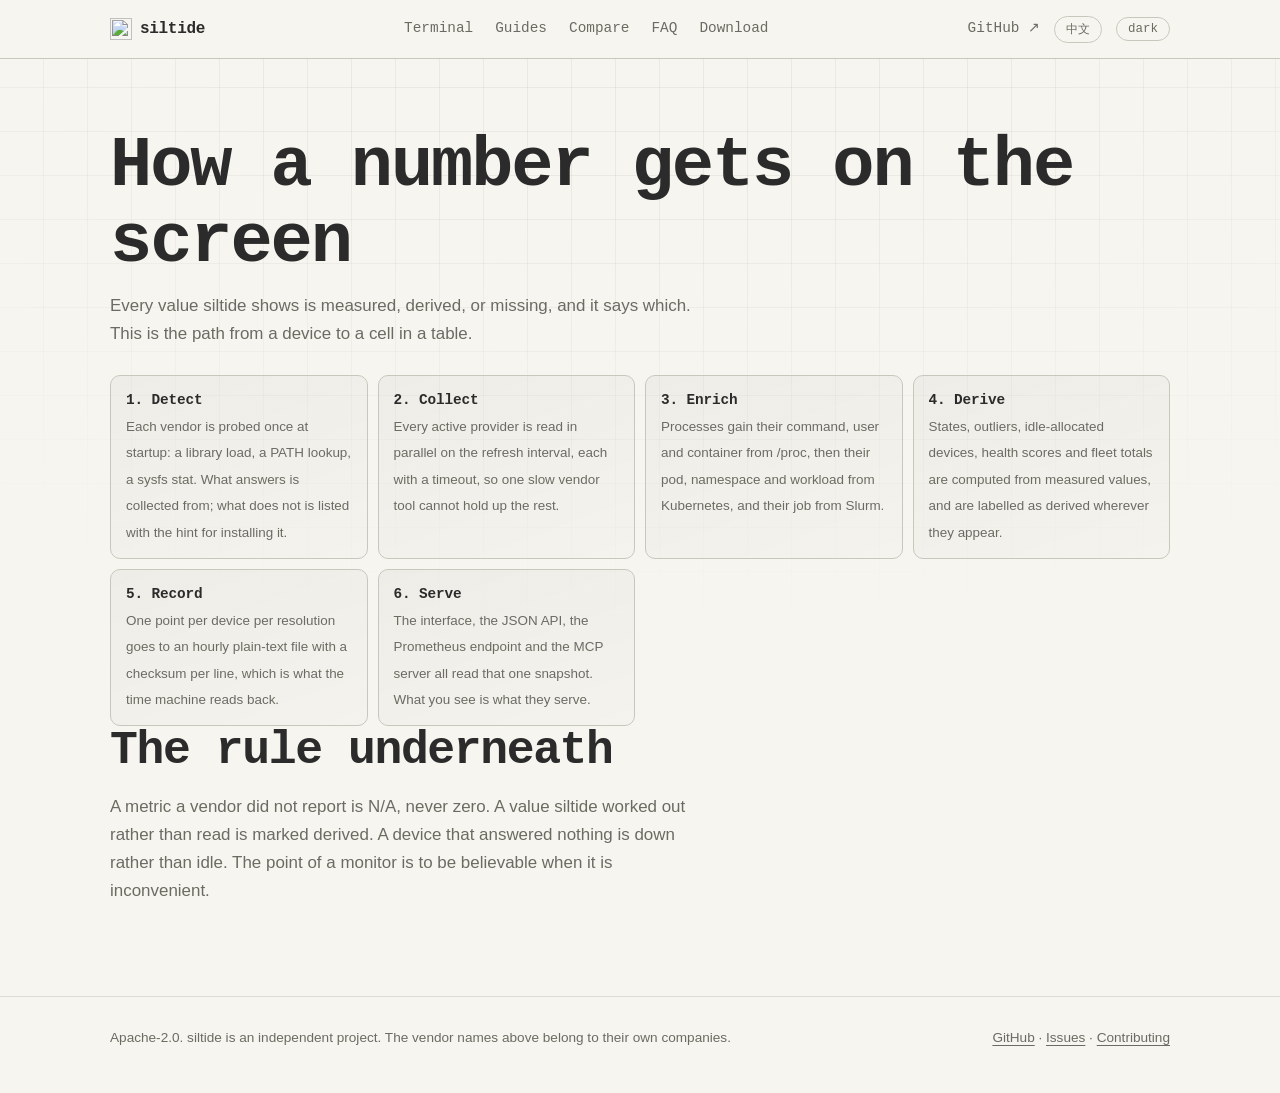
==== commit d92b2fdf: "Green, and headings that are headings Four corrections.  Headings take no full stop. "siltide finds " ====
--- a/site/architecture.html
+++ b/site/architecture.html
@@ -3,7 +3,7 @@
 <head>
 <meta charset="utf-8">
 <meta name="viewport" content="width=device-width, initial-scale=1, viewport-fit=cover">
-<title>siltide — how a snapshot is made</title>
+<title>siltide: how a snapshot is made</title>
 <meta name="description" content="Detect, collect, enrich, derive, record, serve: the path from a device to a number on the screen, and the rule that keeps it honest.">
 <link rel="canonical" href="https://mesutoezdil.github.io/siltide/architecture.html">
 <meta name="robots" content="index, follow, max-image-preview:large">
@@ -12,14 +12,14 @@
 <meta property="og:type" content="website">
 <meta property="og:site_name" content="siltide">
 <meta property="og:url" content="https://mesutoezdil.github.io/siltide/architecture.html">
-<meta property="og:title" content="siltide — how a snapshot is made">
+<meta property="og:title" content="siltide: how a snapshot is made">
 <meta property="og:description" content="Detect, collect, enrich, derive, record, serve: the path from a device to a number on the screen, and the rule that keeps it honest.">
 <meta property="og:image" content="https://mesutoezdil.github.io/siltide/assets/og-home.png">
 <meta property="og:image:width" content="1200">
 <meta property="og:image:height" content="630">
 <meta property="og:image:alt" content="siltide showing a fleet of accelerators in a terminal">
 <meta name="twitter:card" content="summary_large_image">
-<meta name="twitter:title" content="siltide — how a snapshot is made">
+<meta name="twitter:title" content="siltide: how a snapshot is made">
 <meta name="twitter:description" content="Detect, collect, enrich, derive, record, serve: the path from a device to a number on the screen, and the rule that keeps it honest.">
 <meta name="twitter:image" content="https://mesutoezdil.github.io/siltide/assets/og-home.png">
 <link rel="icon" type="image/svg+xml" href="assets/logo.svg">
@@ -49,7 +49,7 @@
 <div id="top"></div>
 <section id="architecture">
   <div class="wrap">
-    <h1 data-en="How a number gets on the screen." data-zh="一个数字是怎么出现在屏幕上的。">How a number gets on the screen.</h1>
+    <h1 data-en="How a number gets on the screen" data-zh="一个数字是怎么出现在屏幕上的">How a number gets on the screen</h1>
     <p class="lede" data-en="Every value siltide shows is measured, derived, or missing, and it says which. This is the path from a device to a cell in a table." data-zh="siltide 显示的每一个值，要么是实测的，要么是推导的，要么就是缺失的，而且它会说明是哪一种。下面是从设备到表格单元格的完整路径。">Every value siltide shows is measured, derived, or missing, and it says which. This is the path from a device to a cell in a table.</p>
 
     <div class="tabgrid">
--- a/site/styles.css
+++ b/site/styles.css
@@ -1,39 +1,39 @@
 /* siltide.  One stylesheet for every page on the site.
 
-   The colours are the interface's own. Dark mode is the default theme's
-   background and its blue; light mode is the paper theme, down to the hex.
-   The page and the terminal in it are then the same surface, and a change to
-   one has an obvious answer in the other.
+   The backgrounds are the interface's own: the default theme's for dark mode
+   and the paper theme's for light, down to the hex, so the page and the
+   terminal in it are the same surface. Green carries the page and blue backs
+   it up, which are the two colours the interface draws a healthy device in.
 
    Headings, tables and code are monospaced. Running prose is not: paragraphs
    set in a terminal face are slower to read. */
 :root{
   --bg:#0d1117; --bg2:#12171f; --panel:#161b22; --panel2:#1b212a; --border:#2a313b;
   --text:#e6edf3; --dim:#8b949e; --dimmer:#586069;
-  --accent:#58a6ff; --accent2:#79c0ff; --cool:#3fb950; --on-accent:#08131f;
-  --accent-soft:rgba(88,166,255,.1); --accent-line:rgba(88,166,255,.32);
-  --accent-wash:rgba(88,166,255,.05); --cool-line:rgba(63,185,80,.45);
+  --accent:#3fb950; --accent2:#56d364; --cool:#58a6ff; --on-accent:#06170b;
+  --accent-soft:rgba(63,185,80,.1); --accent-line:rgba(63,185,80,.34);
+  --accent-wash:rgba(63,185,80,.05); --cool-line:rgba(88,166,255,.45);
   --nav-bg:rgba(13,17,23,.72);
   --grid-line:rgba(230,237,243,.045); --frame-shadow:0 40px 90px -40px rgba(0,0,0,.85);
   --divider:rgba(230,237,243,.1);
   --card:linear-gradient(160deg, rgba(230,237,243,.045), rgba(230,237,243,.012));
-  --card-hover:linear-gradient(160deg, rgba(88,166,255,.09), rgba(230,237,243,.02));
-  --glow:radial-gradient(60% 60% at 50% 0%, rgba(88,166,255,.14), transparent 70%);
+  --card-hover:linear-gradient(160deg, rgba(63,185,80,.09), rgba(230,237,243,.02));
+  --glow:radial-gradient(60% 60% at 50% 0%, rgba(63,185,80,.13), transparent 70%);
   --mono: ui-monospace, "JetBrains Mono", "SFMono-Regular", Menlo, Consolas, "Liberation Mono", monospace;
   --sans: -apple-system, BlinkMacSystemFont, "Inter", "Segoe UI", Roboto, "Helvetica Neue", Arial, sans-serif;
 }
 html[data-mode="light"]{
   --bg:#f7f5ef; --bg2:#edeae0; --panel:#ffffff; --panel2:#e9e5db; --border:#c9c6bc;
   --text:#2b2b2b; --dim:#6b6b62; --dimmer:#9a978c;
-  --accent:#0b5cad; --accent2:#0b5cad; --cool:#2a7d2a; --on-accent:#ffffff;
-  --accent-soft:rgba(11,92,173,.08); --accent-line:rgba(11,92,173,.3);
-  --accent-wash:rgba(11,92,173,.045); --cool-line:rgba(42,125,42,.45);
+  --accent:#1a7f37; --accent2:#1a7f37; --cool:#0b5cad; --on-accent:#ffffff;
+  --accent-soft:rgba(26,127,55,.08); --accent-line:rgba(26,127,55,.32);
+  --accent-wash:rgba(26,127,55,.045); --cool-line:rgba(11,92,173,.45);
   --nav-bg:rgba(247,245,239,.8);
   --grid-line:rgba(43,43,43,.06); --frame-shadow:0 26px 60px -30px rgba(43,43,43,.28);
   --divider:rgba(43,43,43,.12);
   --card:linear-gradient(160deg, rgba(43,43,43,.04), rgba(43,43,43,.01));
-  --card-hover:linear-gradient(160deg, rgba(11,92,173,.07), rgba(43,43,43,.02));
-  --glow:radial-gradient(60% 60% at 50% 0%, rgba(11,92,173,.09), transparent 70%);
+  --card-hover:linear-gradient(160deg, rgba(26,127,55,.07), rgba(43,43,43,.02));
+  --glow:radial-gradient(60% 60% at 50% 0%, rgba(26,127,55,.08), transparent 70%);
 }
 *{box-sizing:border-box}
 html{background:var(--bg);scroll-behavior:smooth}
@@ -124,7 +124,7 @@
 .hero .cores i{flex:1;min-width:2px;height:100%;border-radius:0 0 3px 3px;font-style:normal;
   background:linear-gradient(to bottom, var(--accent), transparent 82%);
   transform-origin:top;animation:gpuPulse 4s ease-in-out infinite}
-.hero .cores i:nth-child(3n){background:linear-gradient(to bottom,#1f6feb,transparent 82%)}
+.hero .cores i:nth-child(3n){background:linear-gradient(to bottom,#1a7f37,transparent 82%)}
 .hero .cores i:nth-child(5n){background:linear-gradient(to bottom,var(--accent2),transparent 82%)}
 .hero .cores i:nth-child(8n){background:linear-gradient(to bottom,var(--cool),transparent 82%)}
 .hero .cores i:nth-child(2n){animation-duration:5.5s;animation-delay:-1.3s}
@@ -186,6 +186,11 @@
 
 /* Cards */
 .grid{display:grid;gap:16px;grid-template-columns:repeat(auto-fit,minmax(250px,1fr))}
+/* A fixed count, for a set that reads as one row or not at all. */
+.grid.five{grid-template-columns:repeat(5,1fr)}
+@media (max-width:1040px){.grid.five{grid-template-columns:repeat(3,1fr)}}
+@media (max-width:760px){.grid.five{grid-template-columns:repeat(2,1fr)}}
+@media (max-width:520px){.grid.five{grid-template-columns:1fr}}
 /* A bento: the first card takes the width of two, so the eye has somewhere to
    land before it starts scanning a uniform grid. */
 .bento{display:grid;gap:16px;grid-template-columns:repeat(6,1fr)}
